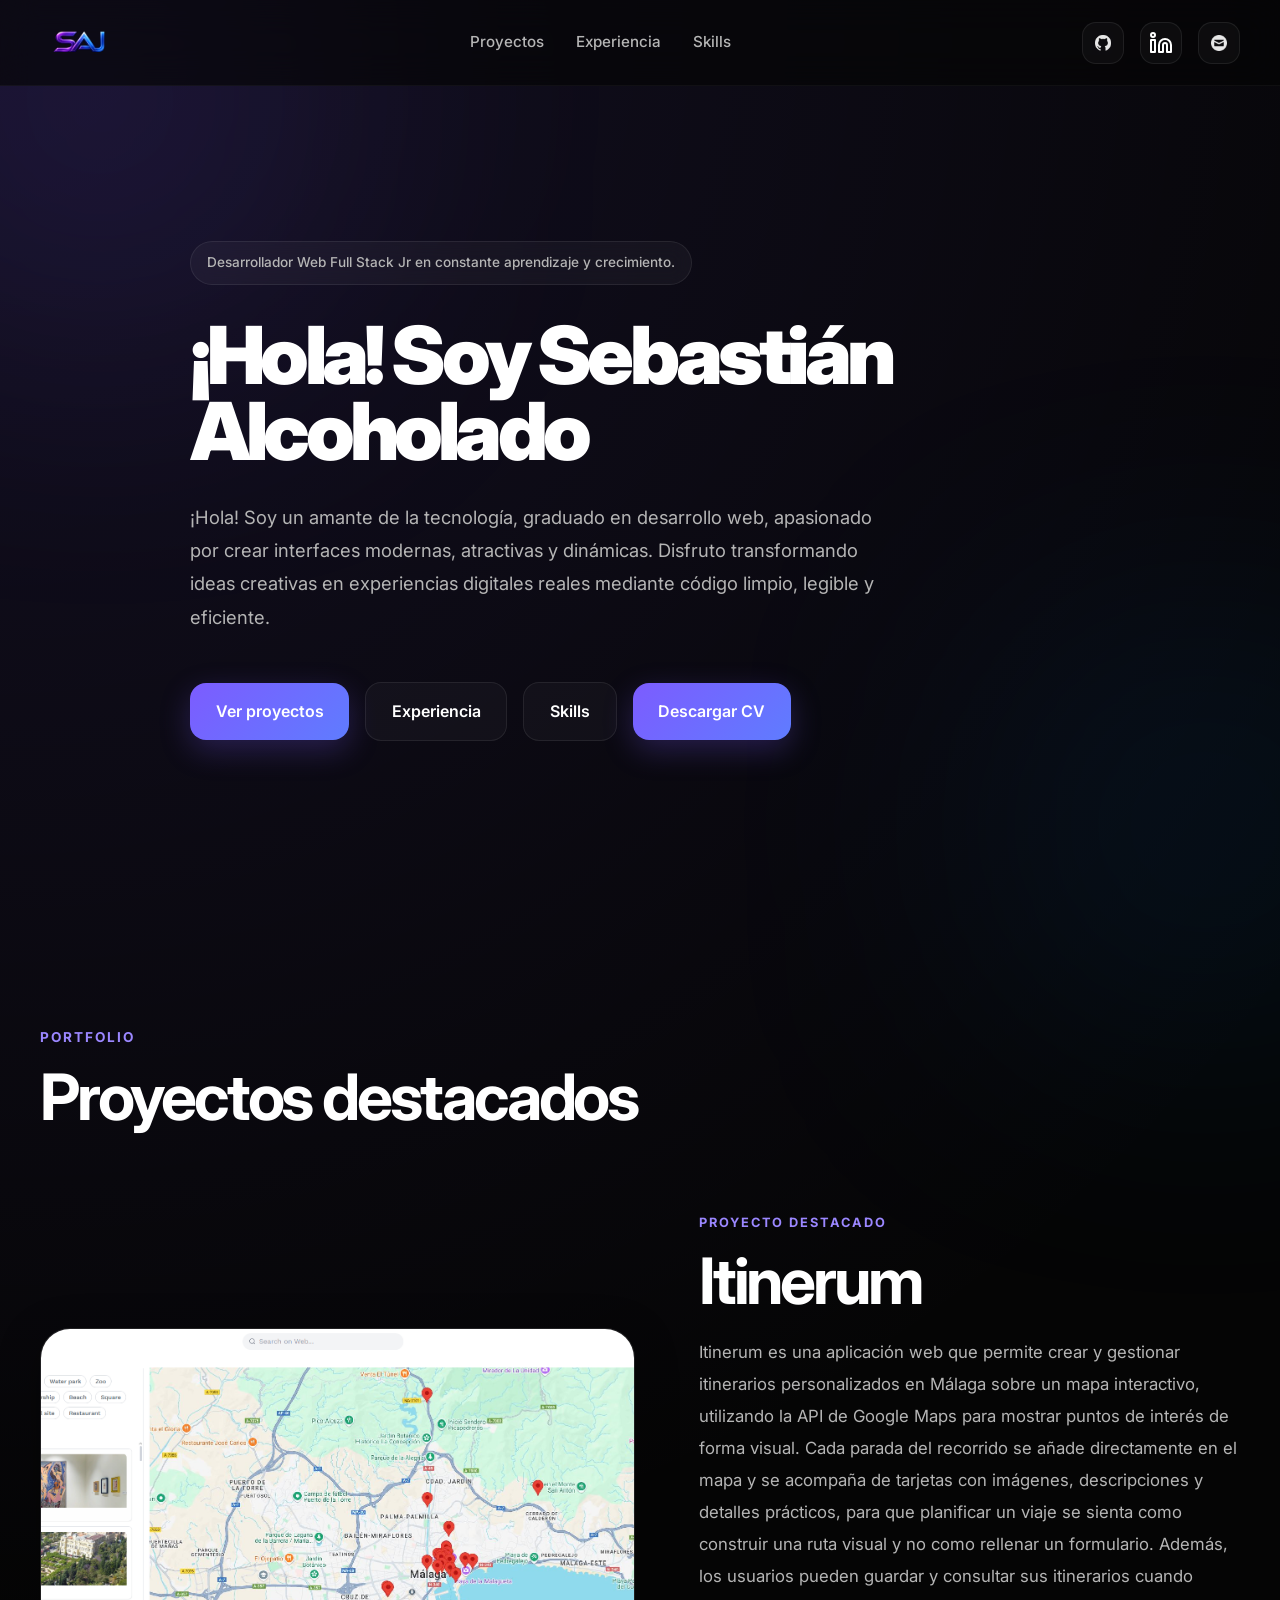
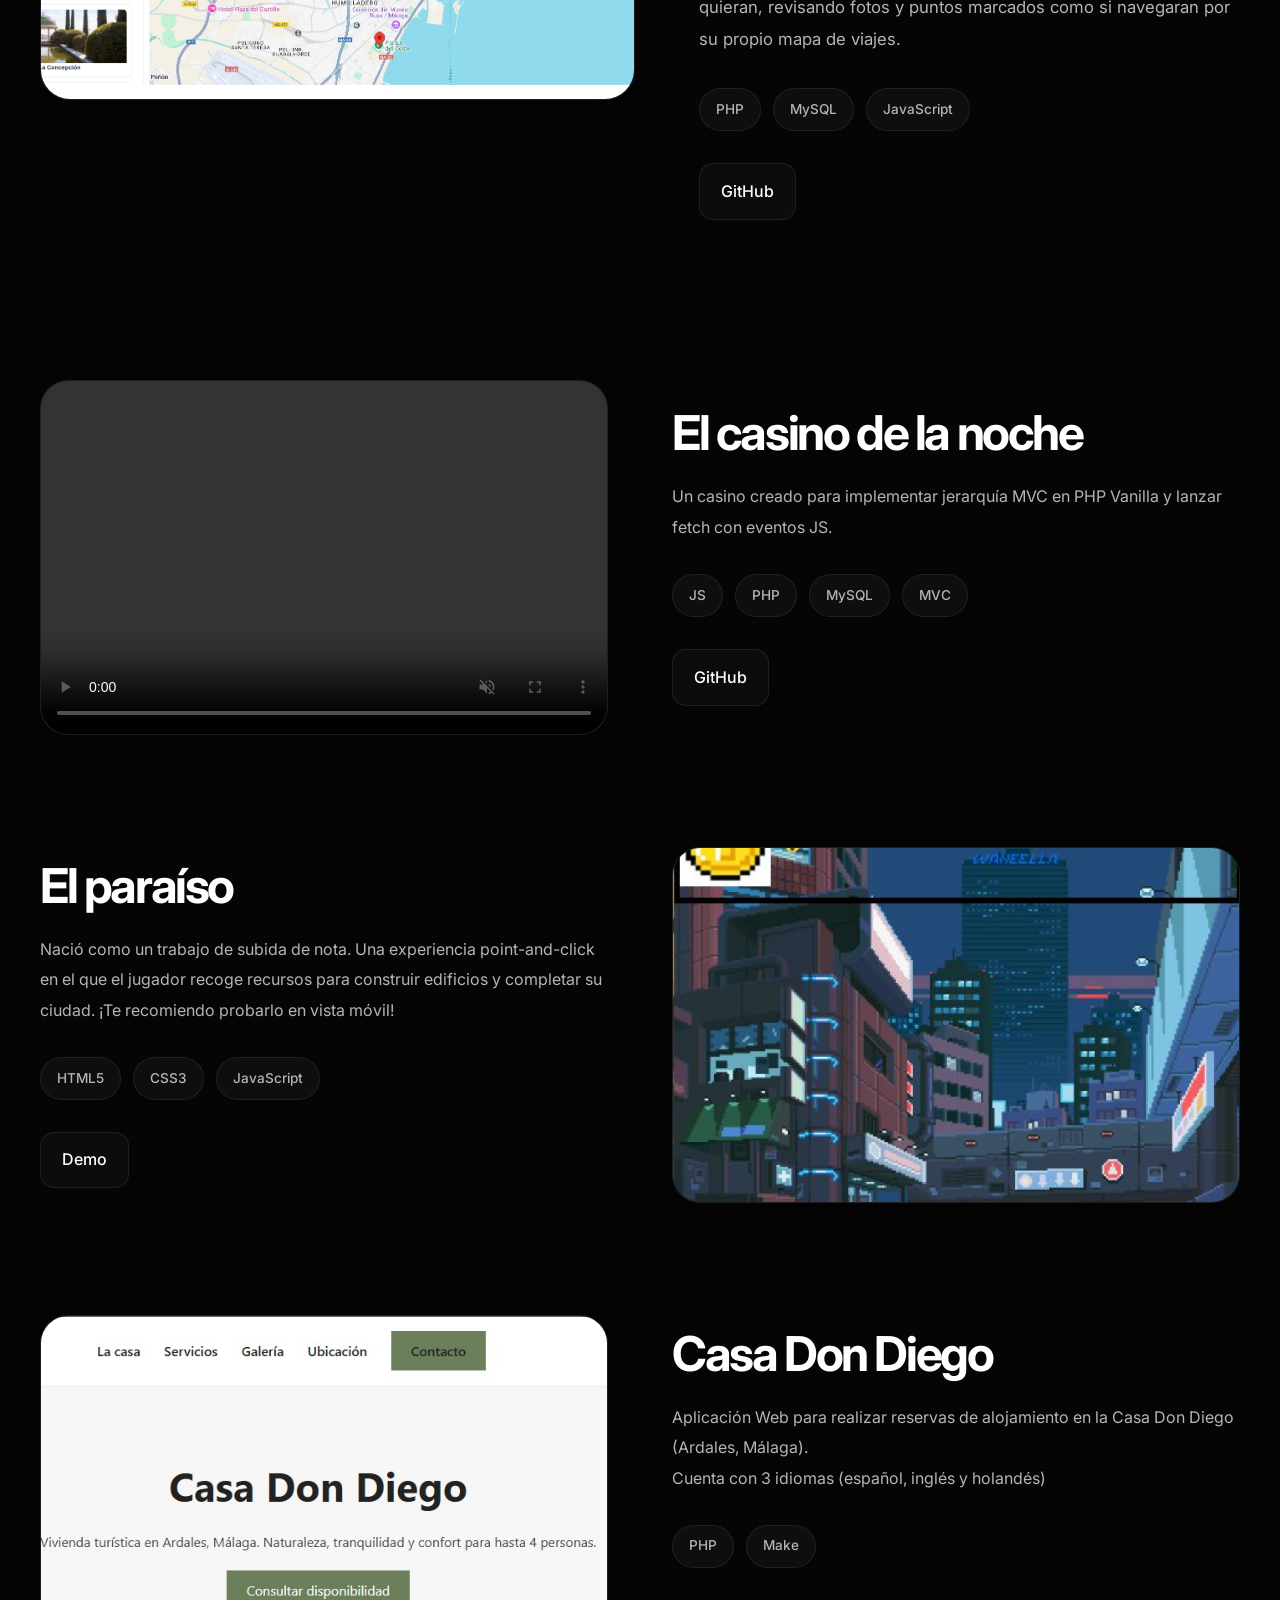
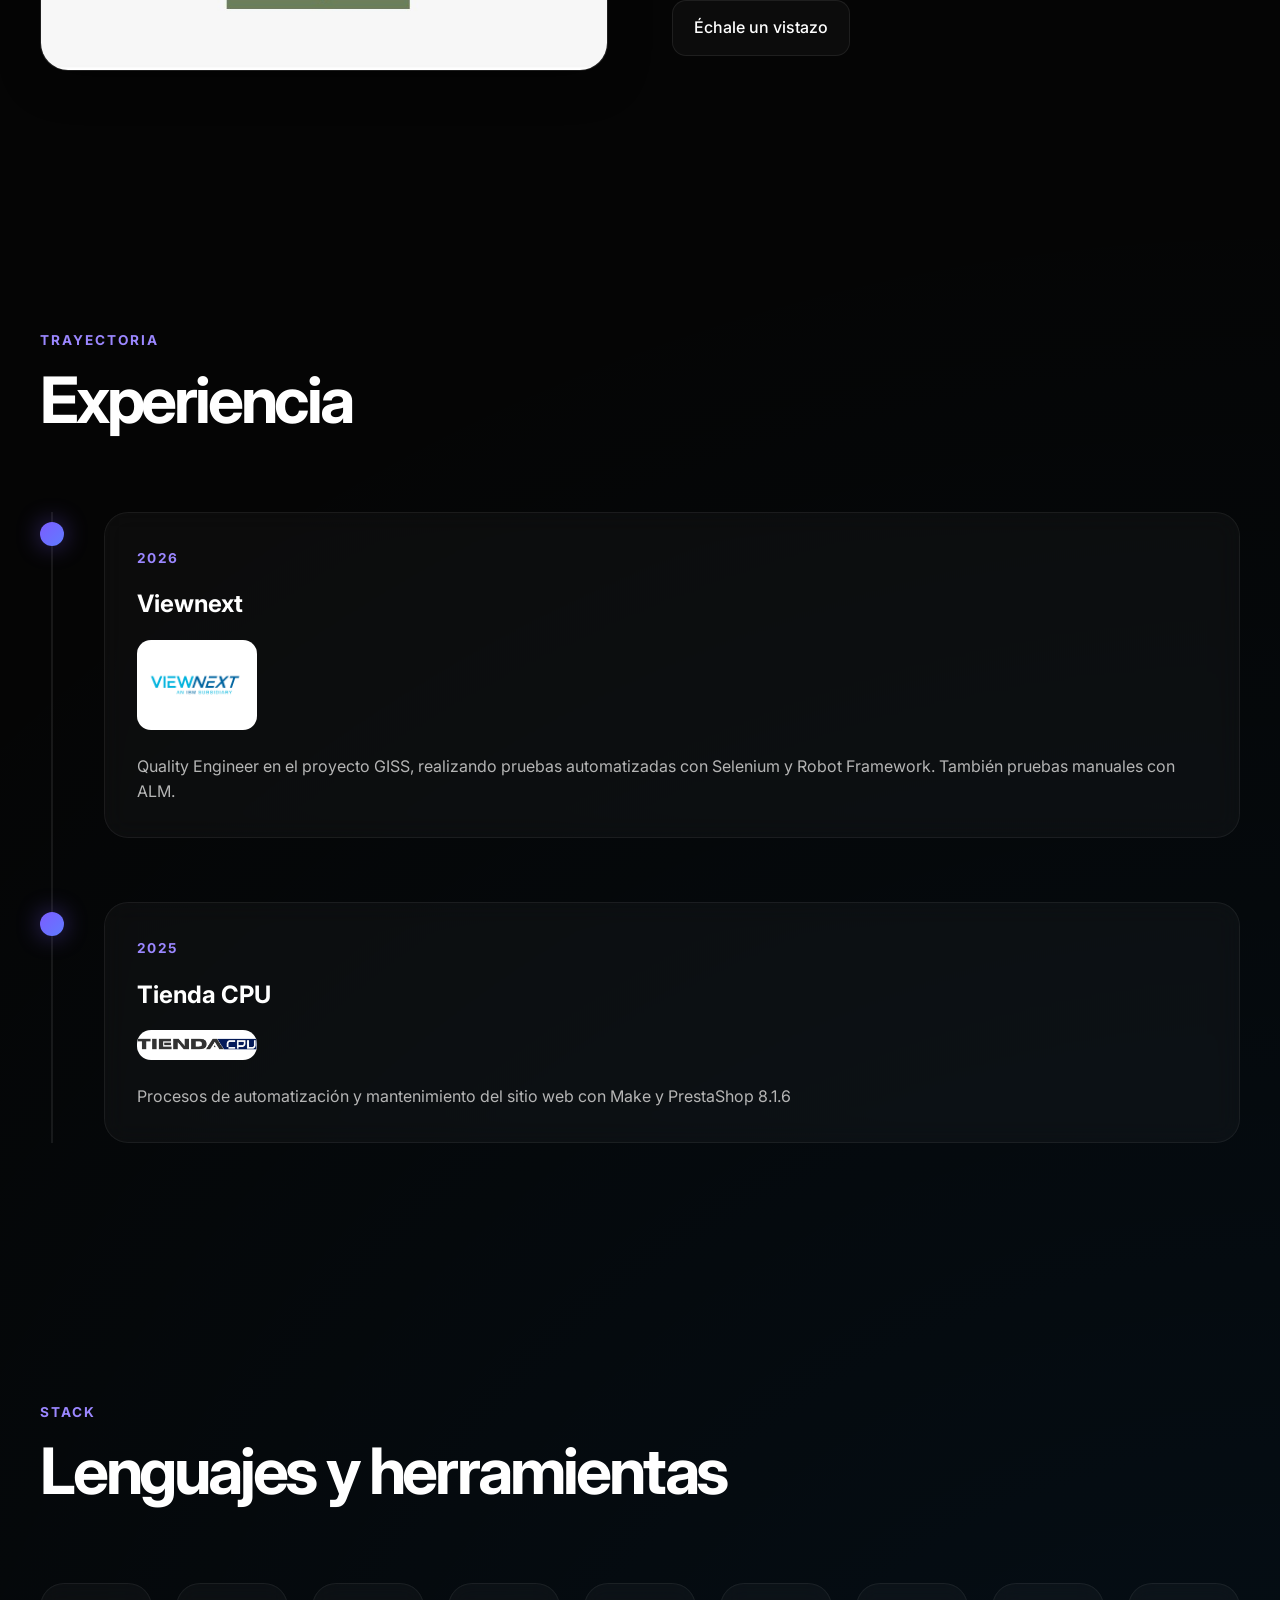
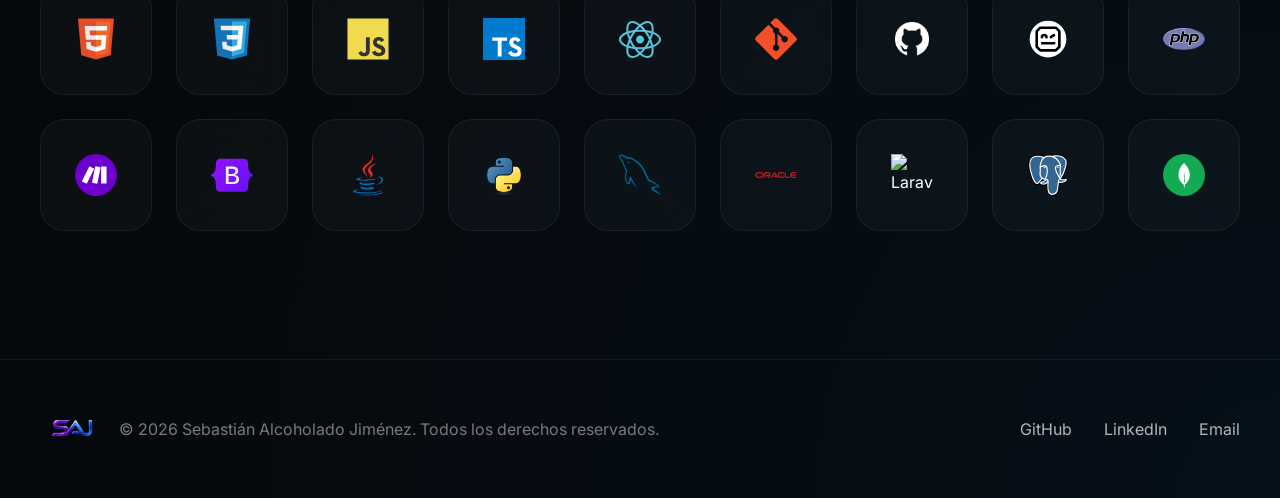
==== index.html @ 7e65bdf4 "Portfolio desplegado por primera vez" ====
<!doctype html>
<html lang="es">
  <head>
    <meta charset="UTF-8" />
    <meta name="viewport" content="width=device-width, initial-scale=1.0" />

    <title>DevSebas</title>

    <!-- Icono -->
    <link rel="icon" type="image/x-icon" href="assets/logoico.ico" />

    <!-- SEO -->
    <meta
      name="description"
      content="Portfolio personal de Sebastián Alcoholado Jiménez, desarrollador web."
    />

    <!-- CSS -->
    <link rel="stylesheet" href="css/styles.css" />

    <!-- Google Fonts -->
    <link rel="preconnect" href="https://fonts.googleapis.com" />
    <link rel="preconnect" href="https://fonts.gstatic.com" crossorigin />

    <link
      href="https://fonts.googleapis.com/css2?family=Inter:wght@300;400;500;600;700;800;900&display=swap"
      rel="stylesheet"
    />

    <meta property="og:title" />
    <meta property="og:description" />
    <meta property="og:image" />
  </head>

  <body>
    <!-- ================================================= -->
    <!-- BACKGROUND EFFECTS -->
    <!-- ================================================= -->

    <div class="bg-blur blur-1"></div>
    <div class="bg-blur blur-2"></div>

    <!-- ================================================= -->
    <!-- HEADER -->
    <!-- ================================================= -->

    <header class="header">
      <div class="container header-content">
        <!-- Logo / Nombre -->

        <a href="#" class="logo">
          <img src="assets/logo.png" alt="SAJ Logo" />
        </a>

        <nav class="navbar">
          <a href="#projects"> Proyectos </a>

          <a href="#experience"> Experiencia </a>

          <a href="#skills"> Skills </a>
        </nav>

        <!-- Redes -->

        <div class="social-icons">
          <a
            href="https://github.com/SebastianAJ05"
            target="_blank"
            aria-label="GitHub"
          >
            <img src="assets/img/contactos/github.png" alt="GitHub" />
          </a>

          <a
            href="https://www.linkedin.com/in/sebasti%C3%A1n-alcoholado-jim%C3%A9nez-501441350/"
            target="_blank"
            aria-label="LinkedIn"
          >
            <svg
              xmlns="http://www.w3.org/2000/svg"
              width="24"
              height="24"
              viewBox="0 0 24 24"
              fill="none"
              stroke="currentColor"
              stroke-width="2"
              stroke-linecap="round"
              stroke-linejoin="round"
              class="lucide lucide-linkedin"
              aria-hidden="true"
            >
              <path
                d="M16 8a6 6 0 0 1 6 6v7h-4v-7a2 2 0 0 0-2-2 2 2 0 0 0-2 2v7h-4v-7a6 6 0 0 1 6-6z"
              ></path>
              <rect width="4" height="12" x="2" y="9"></rect>
              <circle cx="4" cy="4" r="2"></circle>
            </svg>
          </a>

          <a href="mailto:sajimenez.dev@gmail.com" aria-label="Email">
            <img src="assets/img/contactos/mail.png" alt="Email" />
          </a>
        </div>
      </div>
    </header>

    <!-- ================================================= -->
    <!-- MAIN -->
    <!-- ================================================= -->

    <main>
      <!-- ================================================= -->
      <!-- HERO -->
      <!-- ================================================= -->

      <section class="hero">
        <div class="container hero-content">
          <span class="hero-badge">
            Desarrollador Web Full Stack Jr en constante aprendizaje y
            crecimiento.
          </span>

          <h1 class="hero-title">¡Hola! Soy Sebastián Alcoholado</h1>

          <p class="hero-description">
            ¡Hola! Soy un amante de la tecnología, graduado en desarrollo web,
            apasionado por crear interfaces modernas, atractivas y dinámicas.
            Disfruto transformando ideas creativas en experiencias digitales
            reales mediante código limpio, legible y eficiente.
          </p>

          <div class="hero-buttons">
            <a href="#projects" class="primary-btn"> Ver proyectos </a>

            <a href="#experience" class="secondary-btn"> Experiencia </a>

            <a href="#skills" class="secondary-btn"> Skills </a>

            <a
              href="assets/Sebastián_Alcoholado_CV.pdf"
              target="_blank"
              class="primary-btn"
            >
              Descargar CV
            </a>
          </div>
        </div>
      </section>

      <!-- ================================================= -->
      <!-- PROJECTS -->
      <!-- ================================================= -->

      <section id="projects" class="projects">
        <div class="container">
          <div class="section-heading">
            <span class="section-label"> Portfolio </span>

            <h2>Proyectos destacados</h2>
          </div>

          <!-- ====================== -->
          <!-- PROYECTO DESTACADO -->
          <!-- ====================== -->

          <article class="featured-project">
            <!-- VIDEO -->

            <div class="featured-project-video">
              <img
                src="assets/img/projects/itinerum_map.png"
                alt="Itinerum"
                class="modal-image"
              />
            </div>

            <!-- INFO -->

            <div class="featured-project-content">
              <span class="project-type"> Proyecto Destacado </span>

              <h3>Itinerum</h3>

              <p>
                Itinerum es una aplicación web que permite crear y gestionar
                itinerarios personalizados en Málaga sobre un mapa interactivo,
                utilizando la API de Google Maps para mostrar puntos de interés
                de forma visual. Cada parada del recorrido se añade directamente
                en el mapa y se acompaña de tarjetas con imágenes, descripciones
                y detalles prácticos, para que planificar un viaje se sienta
                como construir una ruta visual y no como rellenar un formulario.
                Además, los usuarios pueden guardar y consultar sus itinerarios
                cuando quieran, revisando fotos y puntos marcados como si
                navegaran por su propio mapa de viajes.
              </p>

              <div class="project-stack">
                <span>PHP</span>
                <span>MySQL</span>
                <span>JavaScript</span>
              </div>

              <div class="project-links">
                <a
                  href="https://github.com/carmoyma/Itinerum-TFG"
                  target="_blank"
                >
                  GitHub
                </a>
              </div>
            </div>
          </article>

          <!-- ====================== -->
          <!-- GRID PROYECTOS -->
          <!-- ====================== -->

          <div class="projects-grid">
            <!-- PROJECT -->

            <article class="project-row reverse">
              <div class="project-preview">
                <video autoplay muted loop playsinline controls>
                  <source
                    src="assets/videos/El_casino_de_la_noche.mp4"
                    type="video/mp4"
                  />
                </video>
              </div>

              <div class="project-details">
                <h3>El casino de la noche</h3>

                <p>
                  Un casino creado para implementar jerarquía MVC en PHP Vanilla
                  y lanzar fetch con eventos JS.
                </p>

                <div class="project-stack">
                  <span>JS</span>
                  <span>PHP</span>
                  <span>MySQL</span>
                  <span>MVC</span>
                </div>

                <div class="project-links">
                  <a
                    href="https://github.com/SebastianAJ05/casino"
                    target="_blank"
                  >
                    GitHub
                  </a>
                </div>
              </div>
            </article>

            <!-- PROJECT -->

            <article class="project-row">
              <div class="project-preview">
                <img
                  src="assets/img/projects/el_paraiso.jpg"
                  class="modal-image"
                  alt="El paraíso"
                />
              </div>

              <div class="project-details">
                <h3>El paraíso</h3>

                <p>
                  Nació como un trabajo de subida de nota. Una experiencia
                  point-and-click en el que el jugador recoge recursos para
                  construir edificios y completar su ciudad. ¡Te recomiendo
                  probarlo en vista móvil!
                </p>

                <div class="project-stack">
                  <span>HTML5</span>
                  <span>CSS3</span>
                  <span>JavaScript</span>
                </div>

                <div class="project-links">
                  <a href="/El_paraiso/index.html" target="_blank"> Demo </a>
                </div>
              </div>
            </article>

            <!-- PROJECT -->

            <article class="project-row">
              <div class="project-preview">
                <img
                  src="assets/img/projects/casa_don_diego.jpg"
                  alt="Casa Don Diego"
                  class="modal-image"
                />
              </div>

              <div class="project-details">
                <h3>Casa Don Diego</h3>

                <p>
                  Aplicación Web para realizar reservas de alojamiento en la
                  Casa Don Diego (Ardales, Málaga). <br />
                  Cuenta con 3 idiomas (español, inglés y holandés)
                </p>

                <div class="project-stack">
                  <span>PHP</span>
                  <span>Make</span>
                </div>

                <div class="project-links">
                  <a href="https://casadondiegoardales.es/" target="_blank">
                    Échale un vistazo
                  </a>
                </div>
              </div>
            </article>
          </div>
        </div>
      </section>

      <!-- ================================================= -->
      <!-- EXPERIENCE -->
      <!-- ================================================= -->

      <section class="experience" id="experience">
        <div class="container">
          <div class="section-heading">
            <span class="section-label"> Trayectoria </span>

            <h2>Experiencia</h2>
          </div>

          <div class="timeline">
            <!-- ITEM -->

            <div class="timeline-item">
              <div class="timeline-dot"></div>

              <div class="timeline-content">
                <span class="timeline-date"> 2026 </span>

                <h3>Viewnext</h3>
                <img
                  src="assets/img/empresas/logo-viewnext.jpg"
                  alt="Viewnext"
                />
                <p>
                  Quality Engineer en el proyecto GISS, realizando pruebas
                  automatizadas con Selenium y Robot Framework. También pruebas
                  manuales con ALM.
                </p>
              </div>
            </div>

            <!-- ITEM -->

            <div class="timeline-item">
              <div class="timeline-dot"></div>

              <div class="timeline-content">
                <span class="timeline-date"> 2025 </span>

                <h3>Tienda CPU</h3>
                <img
                  src="assets/img/empresas/logo-tiendacpu.jpg"
                  alt="Tienda CPU"
                />

                <p>
                  Procesos de automatización y mantenimiento del sitio web con
                  Make y PrestaShop 8.1.6
                </p>
              </div>
            </div>
          </div>
        </div>
      </section>

      <!-- ================================================= -->
      <!-- SKILLS -->
      <!-- ================================================= -->

      <section class="skills" id="skills">
        <div class="container">
          <div class="section-heading">
            <span class="section-label"> Stack </span>

            <h2>Lenguajes y herramientas</h2>
          </div>

          <div class="skills-grid">
            <!-- SKILL -->

            <div class="skill-card">
              <img src="assets/img/herramientas/html5.svg" alt="HTML" />
            </div>

            <!-- SKILL -->

            <div class="skill-card">
              <img src="assets/img/herramientas/css3.svg" alt="CSS" />
            </div>

            <!-- SKILL -->

            <div class="skill-card">
              <img src="assets/img/herramientas/js.svg" alt="JavaScript" />
            </div>

            <!-- SKILL -->

            <div class="skill-card">
              <img
                src="assets/img/herramientas/Typescript.svg"
                alt="TypeScript"
              />
            </div>

            <!-- SKILL -->

            <div class="skill-card">
              <img src="assets/img/herramientas/react.svg" alt="React" />
            </div>

            <!-- SKILL -->

            <div class="skill-card">
              <img src="assets/img/herramientas/git.svg" alt="Git" />
            </div>

            <!-- SKILL -->

            <div class="skill-card">
              <img src="assets/img/contactos/github.png" alt="GitHub" />
            </div>

            <!-- SKILL -->

            <div class="skill-card">
              <img
                src="assets/img/herramientas/robotframework.svg"
                alt="Robot Framework"
              />
            </div>

            <!-- SKILL -->

            <div class="skill-card">
              <img src="assets/img/herramientas/php.svg" alt="PHP" />
            </div>

            <!-- SKILL -->

            <div class="skill-card">
              <img src="assets/img/herramientas/make.svg" alt="Make" />
            </div>

            <!-- SKILL -->

            <div class="skill-card">
              <img
                src="assets/img/herramientas/bootstrap.svg"
                alt="Bootstrap"
              />
            </div>

            <!-- SKILL -->

            <div class="skill-card">
              <img src="assets/img/herramientas/java.svg" alt="Java" />
            </div>

            <!-- SKILL -->

            <div class="skill-card">
              <img src="assets/img/herramientas/python.svg" alt="Python" />
            </div>

            <!-- SKILL -->

            <div class="skill-card">
              <img src="assets/img/herramientas/mysql.svg" alt="MySQL" />
            </div>

            <!-- SKILL -->

            <div class="skill-card">
              <img src="assets/img/herramientas/oracle.svg" alt="Oracle" />
            </div>

            <!-- SKILL -->

            <div class="skill-card">
              <img src="assets/img/herramientas/laravel.svg" alt="Laravel" />
            </div>

            <!-- SKILL -->

            <div class="skill-card">
              <img
                src="assets/img/herramientas/Postgresql.svg"
                alt="PostgreSQL"
              />
            </div>

            <!-- SKILL -->

            <div class="skill-card">
              <img src="assets/img/herramientas/mongodb.svg" alt="MongoDB" />
            </div>
          </div>
        </div>
      </section>

      <!-- ================================================= -->
    </main>

    <!-- ================================================= -->
    <!-- FOOTER -->
    <!-- ================================================= -->

    <footer class="footer">
      <div class="container footer-content">
        <div class="footer-brand">
          <img src="assets/logo.png" alt="SAJ Logo" />

          <p>
            © 2026 Sebastián Alcoholado Jiménez. Todos los derechos reservados.
          </p>
        </div>

        <div class="footer-socials">
          <a href="https://github.com/SebastianAJ05" target="_blank">
            GitHub
          </a>

          <a
            href="https://www.linkedin.com/in/sebasti%C3%A1n-alcoholado-jim%C3%A9nez-501441350/"
            target="_blank"
          >
            LinkedIn
          </a>

          <a href="mailto:sajimenez.dev@gmail.com"> Email </a>
        </div>
      </div>
    </footer>

    <!-- ================================================= -->
    <!-- JAVASCRIPT -->
    <!-- ================================================= -->

    <script src="script.js"></script>
  </body>
</html>
---- css/styles.css ----
.reverse {
  flex-direction: row-reverse;
}

/* ================================================= */
/* ROOT */
/* ================================================= */

:root {
  --bg-primary: #050505;
  --bg-secondary: #0d0d0d;
  --surface: rgba(255, 255, 255, 0.04);

  --text-primary: #ffffff;
  --text-secondary: #b5b5b5;
  --text-muted: #7a7a7a;

  --border: rgba(255, 255, 255, 0.08);

  --accent: #7c5cff;
  --accent-light: #9b87ff;

  --shadow: 0 10px 40px rgba(0, 0, 0, 0.35);

  --radius: 24px;

  --transition: 300ms cubic-bezier(0.16, 1, 0.3, 1);
}

/* ================================================= */
/* RESET */
/* ================================================= */

* {
  margin: 0;
  padding: 0;
  box-sizing: border-box;
}

html {
  scroll-behavior: smooth;
}

body {
  background:
    radial-gradient(
      circle at top left,
      rgba(124, 92, 255, 0.12),
      transparent 30%
    ),
    radial-gradient(
      circle at bottom right,
      rgba(0, 140, 255, 0.08),
      transparent 35%
    ),
    var(--bg-primary);

  color: var(--text-primary);

  font-family: "Inter", sans-serif;

  overflow-x: hidden;

  line-height: 1.6;
}

/* ================================================= */
/* SCROLLBAR */
/* ================================================= */

::-webkit-scrollbar {
  width: 10px;
}

::-webkit-scrollbar-track {
  background: var(--bg-primary);
}

::-webkit-scrollbar-thumb {
  background: rgba(255, 255, 255, 0.15);
  border-radius: 999px;
}

::-webkit-scrollbar-thumb:hover {
  background: rgba(255, 255, 255, 0.25);
}

/* ================================================= */
/* GLOBAL */
/* ================================================= */

img,
video {
  width: 100%;
  display: block;
}

a {
  color: inherit;
  text-decoration: none;
}

section {
  padding: 8rem 0;
  position: relative;
}

.container {
  width: min(1200px, calc(100% - 3rem));
  margin-inline: auto;
}

/* ================================================= */
/* BACKGROUND BLURS */
/* ================================================= */

.bg-blur {
  position: fixed;
  border-radius: 50%;
  filter: blur(140px);
  z-index: -1;
  pointer-events: none;
}

.blur-1 {
  width: 400px;
  height: 400px;

  background: rgba(124, 92, 255, 0.18);

  top: -100px;
  left: -100px;
}

.blur-2 {
  width: 350px;
  height: 350px;

  background: rgba(0, 140, 255, 0.15);

  bottom: -100px;
  right: -100px;
}

/* ================================================= */
/* HEADER */
/* ================================================= */

.header {
  position: sticky;
  top: 0;

  z-index: 1000;

  backdrop-filter: blur(18px);

  background: rgba(5, 5, 5, 0.65);

  border-bottom: 1px solid rgba(255, 255, 255, 0.04);
}

.header-content {
  height: 85px;

  display: flex;
  align-items: center;
  justify-content: space-between;
}

.logo {
  font-size: 0.95rem;
  font-weight: 700;

  letter-spacing: 0.08em;
  text-transform: uppercase;

  transition: var(--transition);
}

.logo:hover {
  color: var(--accent-light);
}

/* ================================================= */
/* SOCIALS */
/* ================================================= */

.social-icons {
  display: flex;
  align-items: center;
  gap: 1rem;
}

.social-icons a {
  width: 42px;
  height: 42px;

  display: flex;
  align-items: center;
  justify-content: center;

  border: 1px solid rgba(255, 255, 255, 0.08);

  background: rgba(255, 255, 255, 0.03);

  border-radius: 14px;

  transition: var(--transition);
}

.social-icons a:hover {
  transform: translateY(-3px);

  border-color: rgba(124, 92, 255, 0.4);

  background: rgba(124, 92, 255, 0.12);

  box-shadow: 0 0 30px rgba(124, 92, 255, 0.15);
}

.social-icons img {
  width: 20px;
  height: 20px;

  opacity: 0.9;
}

/* ================================================= */
/* HERO */
/* ================================================= */

.hero {
  min-height: 90vh;

  display: flex;
  align-items: center;
}

.hero-content {
  max-width: 900px;
}

.hero-badge {
  display: inline-flex;

  padding: 0.65rem 1rem;

  border: 1px solid rgba(255, 255, 255, 0.08);

  background: rgba(255, 255, 255, 0.04);

  border-radius: 999px;

  color: var(--text-secondary);

  font-size: 0.85rem;
  font-weight: 500;

  backdrop-filter: blur(10px);

  margin-bottom: 2rem;
}

.hero-title {
  font-size: clamp(3.5rem, 8vw, 5rem);

  line-height: 0.95;

  font-weight: 900;

  letter-spacing: -0.06em;

  margin-bottom: 2rem;
}

.hero-description {
  max-width: 700px;

  color: var(--text-secondary);

  font-size: 1.15rem;

  line-height: 1.8;

  margin-bottom: 3rem;
}

/* ================================================= */
/* BUTTONS */
/* ================================================= */

.hero-buttons {
  display: flex;
  align-items: center;
  gap: 1rem;

  flex-wrap: wrap;
}

.primary-btn,
.secondary-btn {
  padding: 1rem 1.6rem;

  border-radius: 16px;

  font-weight: 600;

  transition: var(--transition);
}

.primary-btn {
  background: linear-gradient(135deg, var(--accent), #5f7cff);

  color: white;

  box-shadow: 0 10px 30px rgba(124, 92, 255, 0.25);
}

.primary-btn:hover {
  transform: translateY(-4px);

  box-shadow: 0 15px 45px rgba(124, 92, 255, 0.4);
}

.secondary-btn {
  border: 1px solid rgba(255, 255, 255, 0.08);

  background: rgba(255, 255, 255, 0.03);
}

.secondary-btn:hover {
  transform: translateY(-4px);

  border-color: rgba(255, 255, 255, 0.2);

  background: rgba(255, 255, 255, 0.05);
}

/* ================================================= */
/* SECTION HEADINGS */
/* ================================================= */

.section-heading {
  margin-bottom: 5rem;
}

.section-label {
  display: inline-block;

  margin-bottom: 1rem;

  color: var(--accent-light);

  font-size: 0.85rem;
  font-weight: 700;

  text-transform: uppercase;

  letter-spacing: 0.15em;
}

.section-heading h2 {
  font-size: clamp(2.5rem, 5vw, 4rem);

  line-height: 1;

  letter-spacing: -0.05em;
}

/* ================================================= */
/* FEATURED PROJECT */
/* ================================================= */

.featured-project {
  display: grid;
  grid-template-columns: 1.1fr 1fr;

  gap: 4rem;

  align-items: center;

  margin-bottom: 10rem;
}

.featured-project-video {
  overflow: hidden;

  border-radius: 30px;

  border: 1px solid rgba(255, 255, 255, 0.08);

  background: rgba(255, 255, 255, 0.03);

  box-shadow: var(--shadow);

  transition: var(--transition);
}

.featured-project-video:hover {
  transform: translateY(-8px);
}

.featured-project-video img,
.featured-project-video video {
  aspect-ratio: 16 / 10;

  object-fit: cover;
}

.project-type {
  display: inline-block;

  margin-bottom: 1rem;

  color: var(--accent-light);

  font-size: 0.8rem;
  font-weight: 700;

  letter-spacing: 0.15em;
  text-transform: uppercase;
}

.featured-project-content h3 {
  font-size: clamp(2.2rem, 5vw, 4rem);

  line-height: 1;

  margin-bottom: 1.5rem;

  letter-spacing: -0.05em;
}

.featured-project-content p {
  color: var(--text-secondary);

  font-size: 1.05rem;

  line-height: 1.9;

  margin-bottom: 2rem;
}

/* ================================================= */
/* STACK */
/* ================================================= */

.project-stack,
.project-tech {
  display: flex;
  flex-wrap: wrap;
  gap: 0.75rem;

  margin-bottom: 2rem;
}

.project-stack span,
.project-tech span {
  padding: 0.6rem 1rem;

  border-radius: 999px;

  background: rgba(255, 255, 255, 0.04);

  border: 1px solid rgba(255, 255, 255, 0.08);

  color: var(--text-secondary);

  font-size: 0.85rem;
  font-weight: 500;
}

/* ================================================= */
/* LINKS */
/* ================================================= */

.project-links,
.project-actions {
  display: flex;
  align-items: center;
  gap: 1rem;

  flex-wrap: wrap;
}

.project-links a,
.project-actions a {
  padding: 0.9rem 1.3rem;

  border-radius: 14px;

  border: 1px solid rgba(255, 255, 255, 0.08);

  background: rgba(255, 255, 255, 0.03);

  transition: var(--transition);

  font-weight: 500;
}

.project-links a:hover,
.project-actions a:hover {
  transform: translateY(-3px);

  border-color: rgba(124, 92, 255, 0.35);

  background: rgba(124, 92, 255, 0.1);
}

/* ================================================= */
/* PROJECTS */
/* ================================================= */

.projects-grid {
  display: flex;
  flex-direction: column;
  gap: 7rem;
}

.project-row {
  display: grid;
  grid-template-columns: 1fr 1fr;

  gap: 4rem;

  align-items: center;
}

.project-row:nth-child(even) {
  direction: rtl;
}

.project-row:nth-child(even) .project-details {
  direction: ltr;
}

.project-preview {
  overflow: hidden;

  border-radius: 28px;

  border: 1px solid rgba(255, 255, 255, 0.08);

  background: rgba(255, 255, 255, 0.03);

  transition: var(--transition);

  box-shadow: var(--shadow);
}

.project-preview:hover {
  transform: translateY(-8px);
}

.project-preview img,
.project-preview video {
  aspect-ratio: 16 / 10;

  object-fit: cover;

  transition: 700ms ease;
}

.project-preview:hover img,
.project-preview:hover video {
  transform: scale(1.03);
}

.project-details h3 {
  font-size: clamp(2rem, 4vw, 3rem);

  line-height: 1;

  margin-bottom: 1.5rem;

  letter-spacing: -0.05em;
}

.project-details p {
  color: var(--text-secondary);

  line-height: 1.9;

  margin-bottom: 2rem;
}

/* ================================================= */
/* EXPERIENCE */
/* ================================================= */

.timeline {
  position: relative;

  display: flex;
  flex-direction: column;
  gap: 4rem;

  margin-top: 4rem;
}

.timeline::before {
  content: "";

  position: absolute;

  top: 0;
  left: 11px;

  width: 2px;
  height: 100%;

  background: rgba(255, 255, 255, 0.08);
}

.timeline-item {
  position: relative;

  padding-left: 4rem;
}

.timeline-dot {
  position: absolute;

  left: 0;
  top: 10px;

  width: 24px;
  height: 24px;

  border-radius: 50%;

  background: linear-gradient(135deg, var(--accent), #5f7cff);

  box-shadow: 0 0 25px rgba(124, 92, 255, 0.45);
}

.timeline-content {
  padding: 2rem;

  border-radius: 24px;

  background: rgba(255, 255, 255, 0.03);

  border: 1px solid rgba(255, 255, 255, 0.06);

  backdrop-filter: blur(12px);

  transition: var(--transition);
}

.timeline-content:hover {
  transform: translateY(-5px);

  border-color: rgba(124, 92, 255, 0.2);
}

.timeline-date {
  display: inline-block;

  margin-bottom: 1rem;

  color: var(--accent-light);

  font-size: 0.85rem;
  font-weight: 700;

  letter-spacing: 0.1em;
}

.timeline-content h3 {
  font-size: 1.5rem;

  margin-bottom: 1rem;
}

.timeline-content img {
  width: 120px;

  border-radius: 14px;

  margin-bottom: 1.5rem;
}

.timeline-content p {
  color: var(--text-secondary);
}

/* ================================================= */
/* SKILLS */
/* ================================================= */

.skills-grid {
  display: grid;

  grid-template-columns: repeat(auto-fit, minmax(110px, 1fr));

  gap: 1.5rem;

  margin-top: 4rem;
}

.skill-card {
  aspect-ratio: 1;

  display: flex;
  align-items: center;
  justify-content: center;

  border-radius: 24px;

  background: rgba(255, 255, 255, 0.03);

  border: 1px solid rgba(255, 255, 255, 0.06);

  transition: var(--transition);

  backdrop-filter: blur(10px);
}

.skill-card:hover {
  transform: translateY(-8px);

  border-color: rgba(124, 92, 255, 0.3);

  background: rgba(124, 92, 255, 0.08);

  box-shadow: 0 0 30px rgba(124, 92, 255, 0.15);
}

.skill-card img {
  width: 42px;
  height: 42px;

  object-fit: contain;
}

/* ================================================= */
/* FOOTER */
/* ================================================= */

.footer {
  padding: 3rem 0;

  border-top: 1px solid rgba(255, 255, 255, 0.06);
}

.footer-content {
  display: flex;
  align-items: center;
  justify-content: space-between;

  gap: 2rem;

  flex-wrap: wrap;
}

.footer p {
  color: var(--text-muted);
}

.footer-socials {
  display: flex;
  align-items: center;
  gap: 2rem;
}

.footer-socials a {
  color: var(--text-secondary);

  transition: var(--transition);
}

.footer-socials a:hover {
  color: white;
}

/* ================================================= */
/* RESPONSIVE */
/* ================================================= */

@media (max-width: 1000px) {
  .featured-project,
  .project-row {
    grid-template-columns: 1fr;
  }

  .project-row:nth-child(even) {
    direction: ltr;
  }

  .hero-title {
    font-size: 4rem;
  }
}

@media (max-width: 700px) {
  .navbar {
    display: none;
  }

  section {
    padding: 6rem 0;
  }

  .header-content {
    height: 75px;
  }

  .logo {
    font-size: 0.8rem;
  }

  .hero-title {
    font-size: 3rem;
  }

  .hero-description {
    font-size: 1rem;
  }

  .section-heading h2 {
    font-size: 2.5rem;
  }

  .featured-project,
  .project-row {
    gap: 2rem;
  }

  .footer-content {
    flex-direction: column;
    align-items: flex-start;
  }
}

/* fullscreen image */

.project-preview img {
  cursor: zoom-in;
}

.fullscreen-image {
  position: fixed;

  inset: 0;

  width: 100vw;
  height: 100vh;

  background: rgba(0, 0, 0, 0.92);

  backdrop-filter: blur(10px);

  display: flex;
  align-items: center;
  justify-content: center;

  z-index: 9999;

  cursor: zoom-out;
}

.fullscreen-image img {
  max-width: 92%;
  max-height: 92%;

  object-fit: contain;

  border-radius: 20px;

  animation: imageZoom 250ms ease;
}

@keyframes imageZoom {
  from {
    opacity: 0;
    transform: scale(0.95);
  }

  to {
    opacity: 1;
    transform: scale(1);
  }
}

/* ================================================= */
/* LOGO */
/* ================================================= */

.logo img {
  height: 52px;
  width: auto;

  display: block;

  transition: var(--transition);
}

.logo:hover img {
  transform: scale(1.05);
}

/* footer */

.footer-brand {
  display: flex;
  align-items: center;
  gap: 1rem;
}

.footer-brand img {
  height: 42px;
  width: auto;

  opacity: 0.95;
}

/* ================================================= */
/* NAVBAR */
/* ================================================= */

.navbar {
  display: flex;
  align-items: center;
  gap: 2rem;
}

.navbar a {
  position: relative;

  color: var(--text-secondary);

  font-size: 0.95rem;
  font-weight: 500;

  transition: var(--transition);
}

.navbar a::after {
  content: "";

  position: absolute;

  left: 0;
  bottom: -6px;

  width: 0%;
  height: 2px;

  background: linear-gradient(90deg, var(--accent), #5f7cff);

  border-radius: 999px;

  transition: var(--transition);
}

.navbar a:hover {
  color: white;
}

.navbar a:hover::after {
  width: 100%;
}
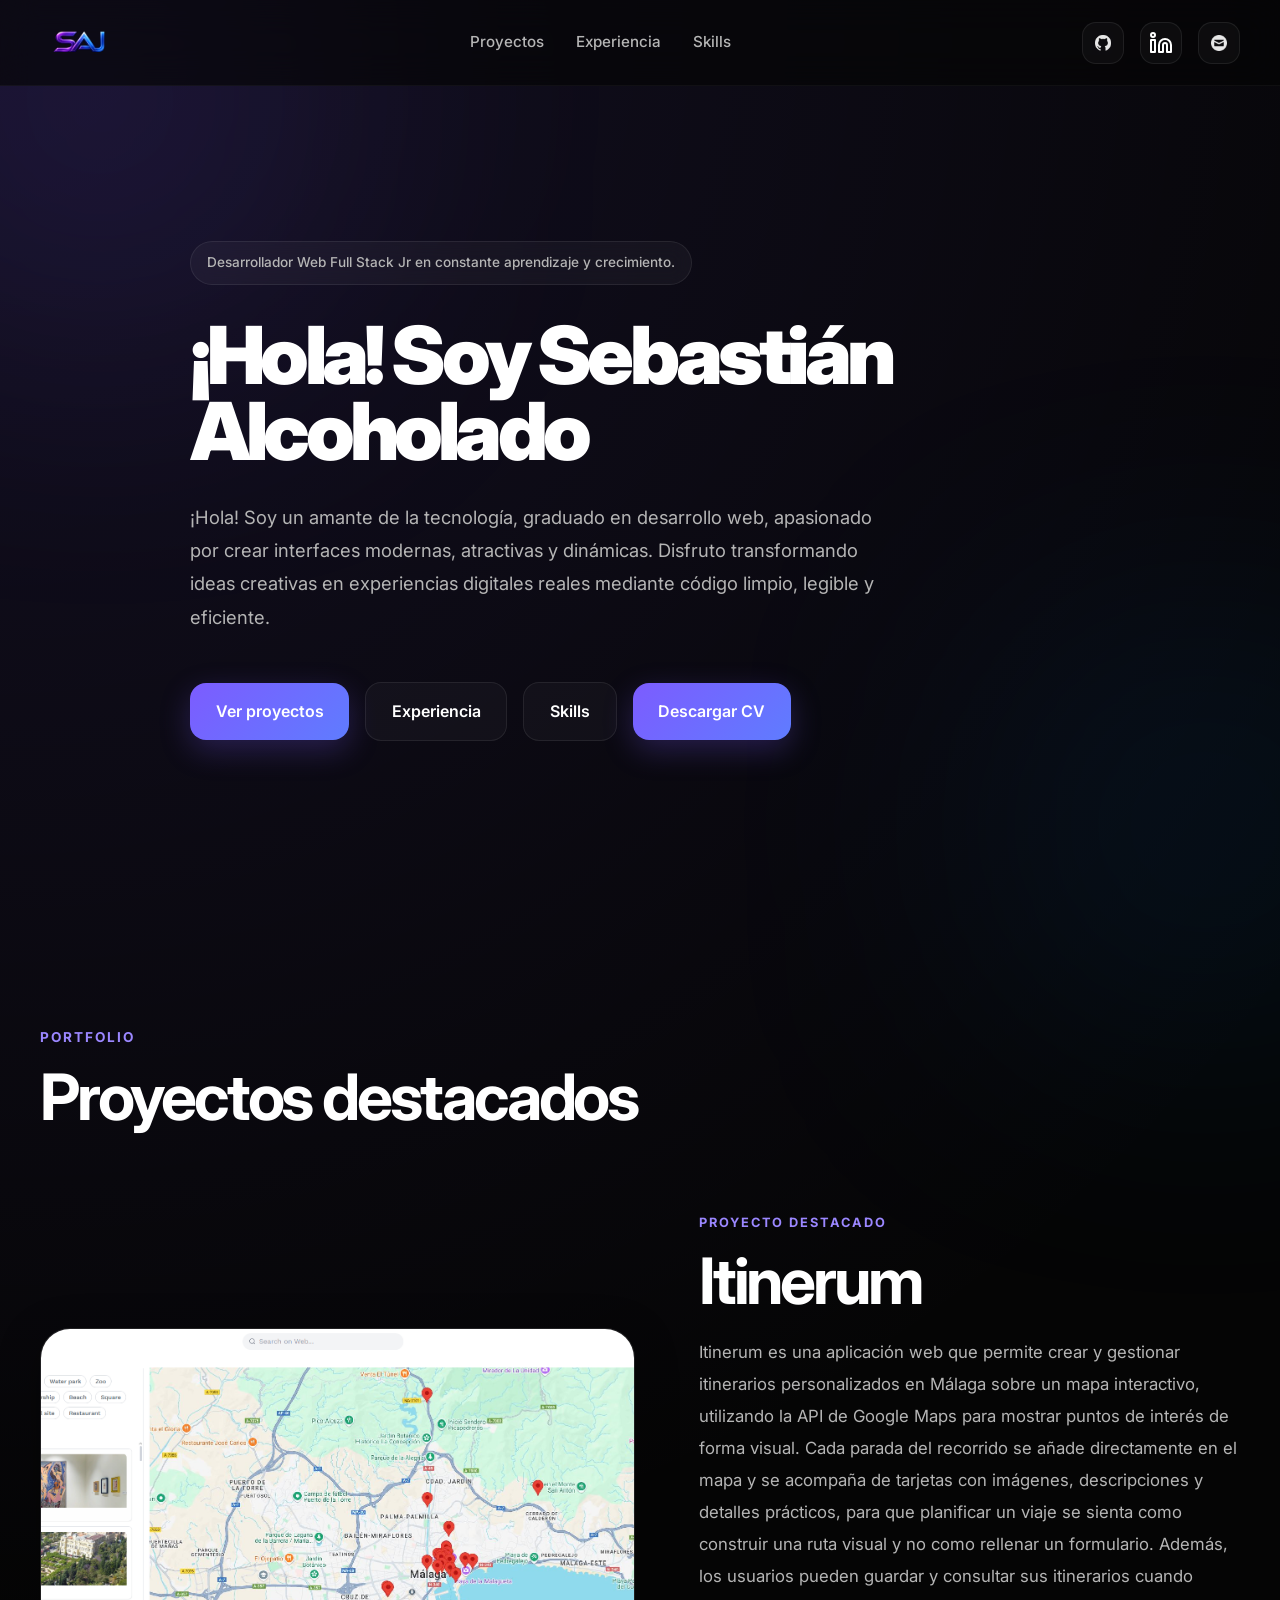
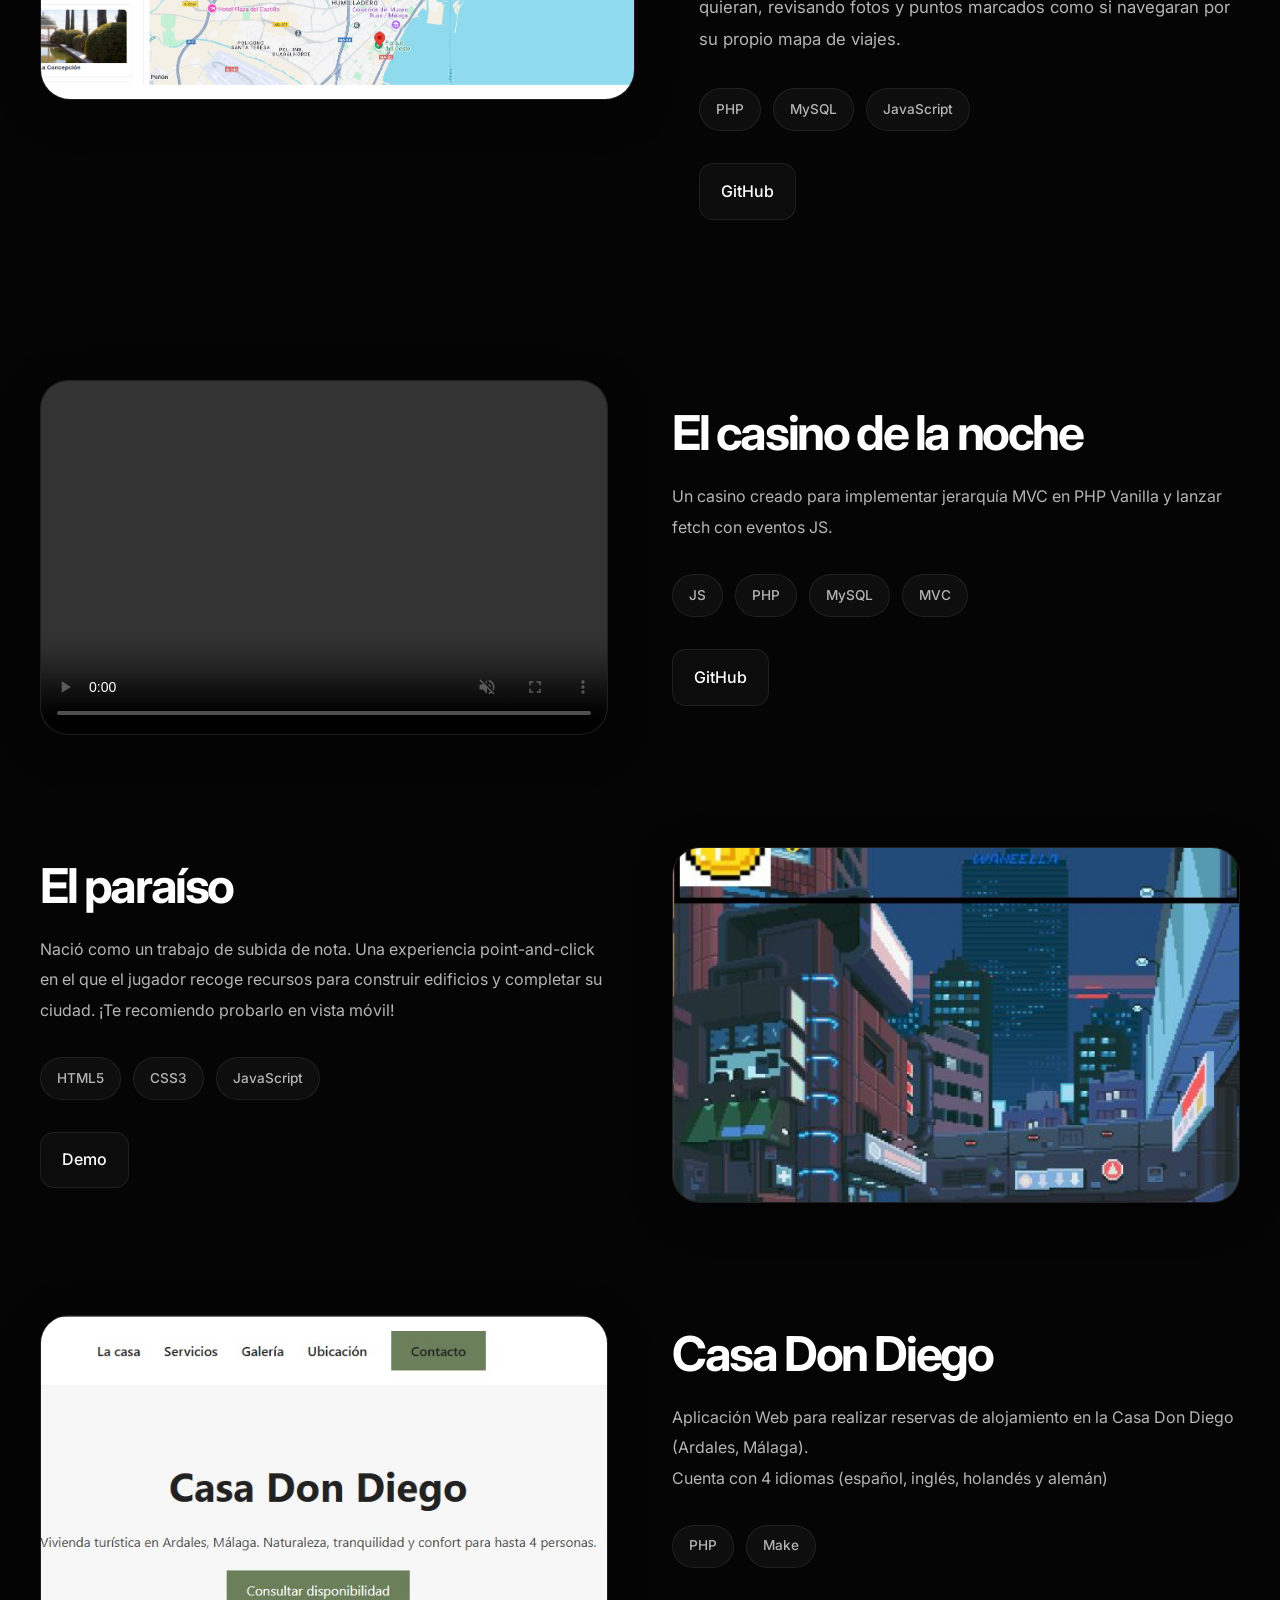
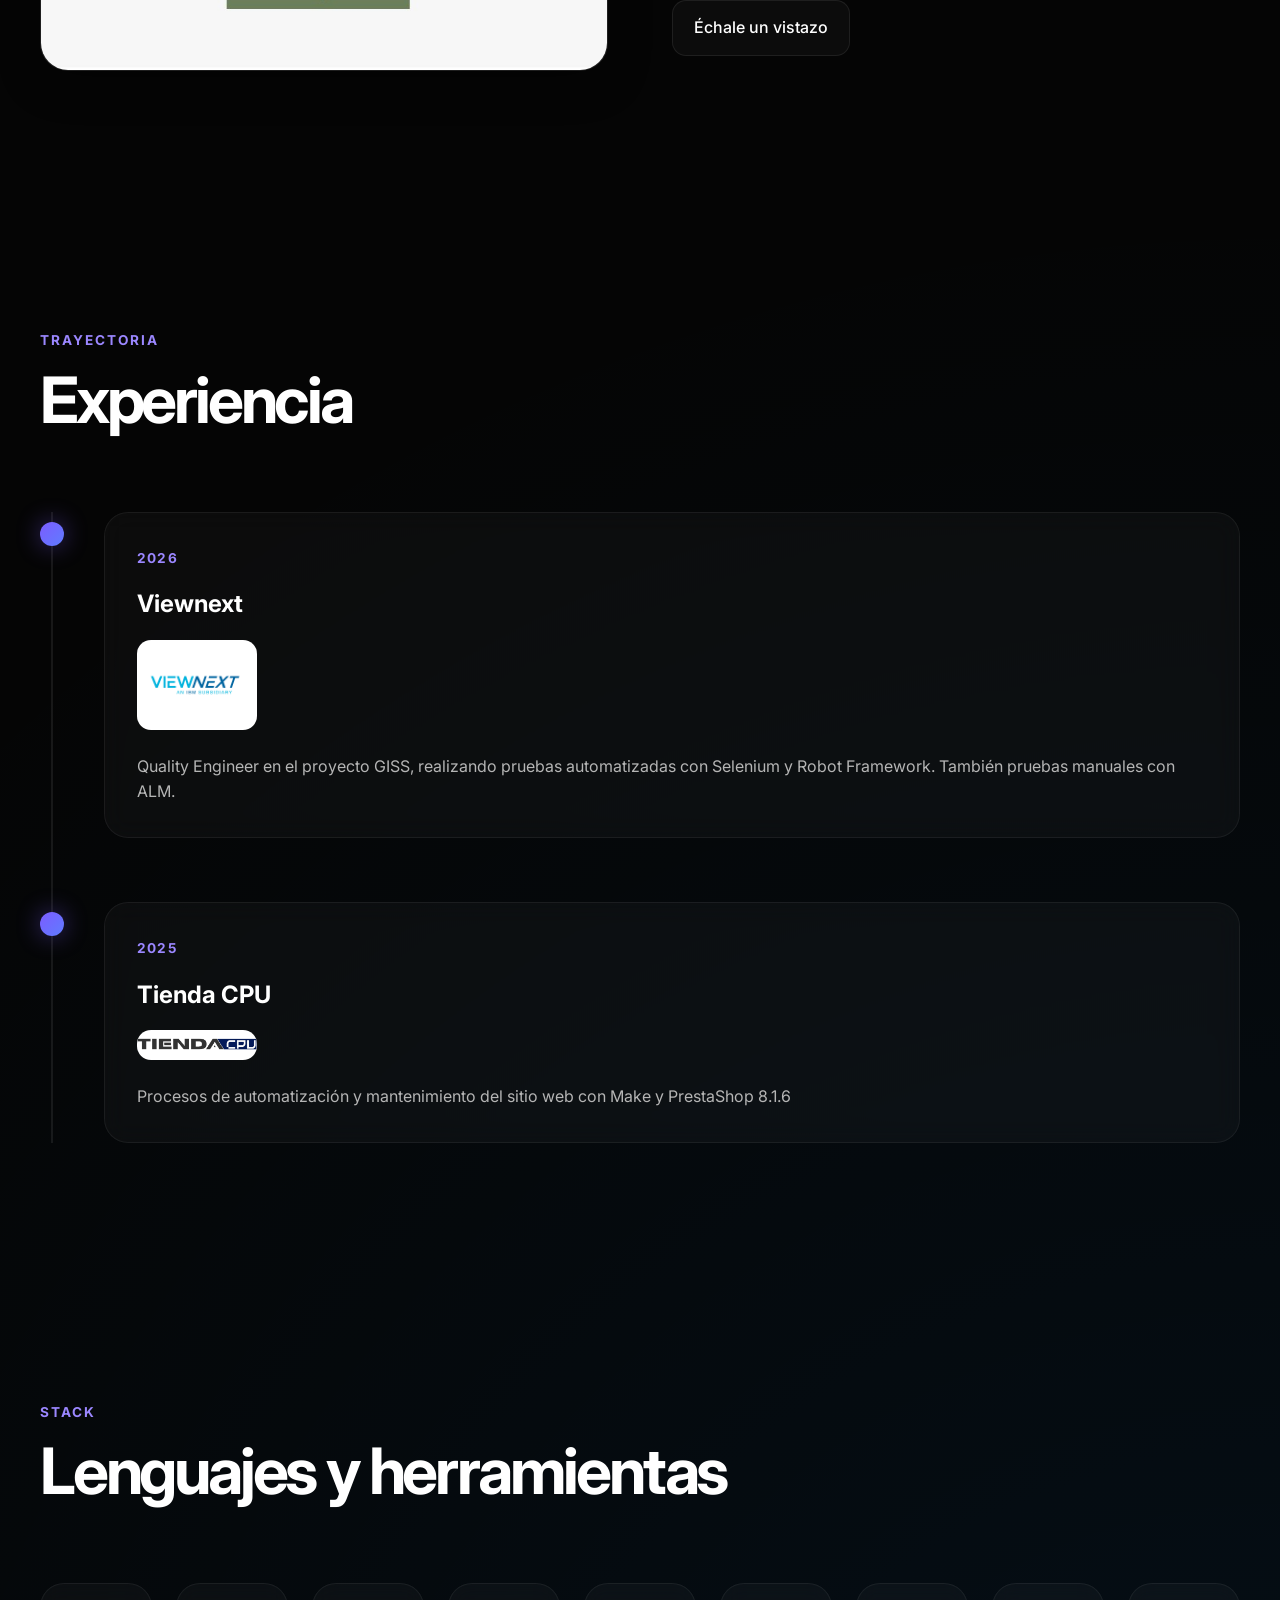
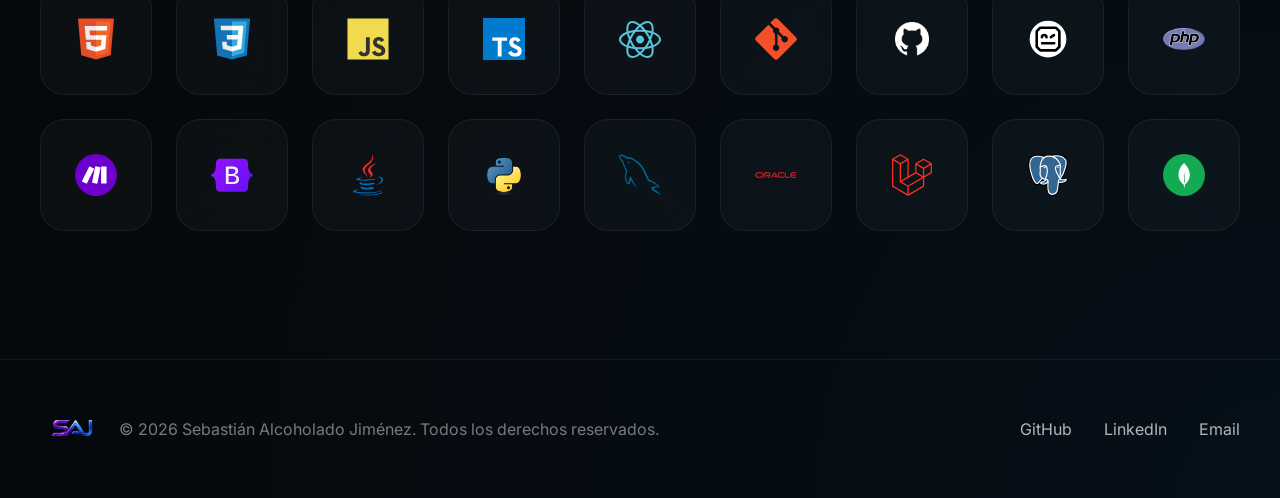
==== commit 72279362: "Idioma añadido a la casa don diego" ====
--- a/index.html
+++ b/index.html
@@ -304,7 +304,7 @@
                 <p>
                   Aplicación Web para realizar reservas de alojamiento en la
                   Casa Don Diego (Ardales, Málaga). <br />
-                  Cuenta con 3 idiomas (español, inglés y holandés)
+                  Cuenta con 4 idiomas (español, inglés, holandés y alemán)
                 </p>
 
                 <div class="project-stack">
@@ -496,7 +496,7 @@
             <!-- SKILL -->
 
             <div class="skill-card">
-              <img src="assets/img/herramientas/laravel.svg" alt="Laravel" />
+              <img src="assets/img/herramientas/Laravel.svg" alt="Laravel" />
             </div>
 
             <!-- SKILL -->
